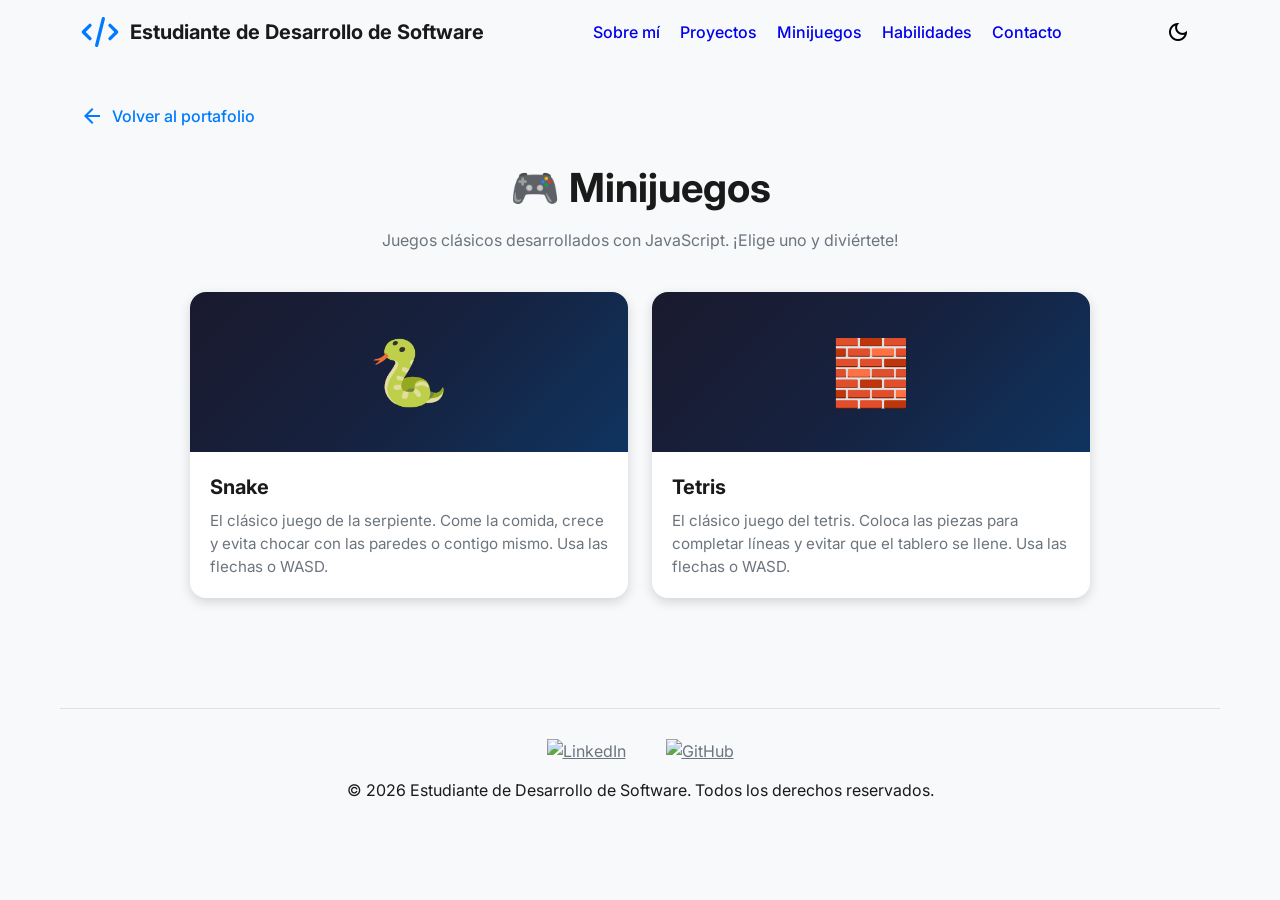
==== minijuegos/menu.html @ a0b41562 "feat: implementar minijuegos (Snake y Tetris)" ====
<!DOCTYPE html>
<html lang="es">
<head>
    <meta charset="UTF-8">
    <meta name="viewport" content="width=device-width, initial-scale=1.0">
    <title>Minijuegos | Portafolio</title>
    <link rel="stylesheet" href="../style.css"/>
    <link href="https://fonts.googleapis.com/css2?family=Inter:wght@400;500;700;900&display=swap" rel="stylesheet"/>
    <link href="https://fonts.googleapis.com/css2?family=Material+Symbols+Outlined" rel="stylesheet"/>
    <style>
        .minijuegos-page {
            padding: 40px 20px 60px;
        }
        .minijuegos-page .section-header {
            text-align: center;
            margin-bottom: 40px;
        }
        .minijuegos-page .section-header h1 {
            font-size: 2.5rem;
            margin-bottom: 10px;
        }
        .games-grid {
            display: grid;
            grid-template-columns: repeat(auto-fit, minmax(280px, 1fr));
            gap: 24px;
            max-width: 900px;
            margin: 0 auto;
        }
        .game-card {
            background-color: white;
            border-radius: 16px;
            overflow: hidden;
            box-shadow: 0 4px 12px rgba(0,0,0,0.15);
            transition: transform 0.3s, box-shadow 0.3s;
            text-decoration: none;
            color: inherit;
            display: block;
        }
        body.dark .game-card {
            background-color: #1e293b;
        }
        .game-card:hover {
            transform: translateY(-8px);
            box-shadow: 0 12px 28px rgba(0,0,0,0.25);
        }
        .game-card-thumb {
            width: 100%;
            height: 160px;
            background: linear-gradient(135deg, #1a1a2e 0%, #16213e 50%, #0f3460 100%);
            display: flex;
            align-items: center;
            justify-content: center;
            font-size: 4rem;
        }
        .game-card-body {
            padding: 20px;
        }
        .game-card-body h3 {
            font-size: 1.25rem;
            margin-bottom: 8px;
        }
        .game-card-body p {
            color: #6c757d;
            font-size: 0.95rem;
        }
        body.dark .game-card-body p {
            color: #adb5bd;
        }
        .back-link {
            display: inline-flex;
            align-items: center;
            gap: 8px;
            margin-bottom: 30px;
            color: #007bff;
            text-decoration: none;
            font-weight: 500;
        }
        body.dark .back-link {
            color: #66b2ff;
        }
        .back-link:hover {
            text-decoration: underline;
        }
    </style>
</head>
<body class="light">
    <div class="container">
        <header>
            <div class="header-inner">
                <a href="index.html" class="logo" style="text-decoration: none; color: inherit;">
                    <svg fill="none" stroke="currentColor" viewBox="0 0 24 24">
                        <path d="M10 20l4-16m4 4l4 4-4 4M6 16l-4-4 4-4" stroke-linecap="round" stroke-linejoin="round" stroke-width="2"></path>
                    </svg>
                    <h2>Estudiante de Desarrollo de Software</h2>
                </a>
                <nav class="nav-desktop">
                    <a href="index.html#sobre-mi">Sobre mí</a>
                    <a href="index.html#proyectos">Proyectos</a>
                    <a href="menu.html">Minijuegos</a>
                    <a href="index.html#tecnologias">Habilidades</a>
                    <a href="index.html#contacto">Contacto</a>
                </nav>
                <div class="header-buttons">
                    <button id="theme-toggle">
                        <span class="material-symbols-outlined" id="theme-icon">dark_mode</span>
                    </button>
                    <button id="menu-btn" class="menu-btn-mobile">
                        <span class="material-symbols-outlined">menu</span>
                    </button>
                </div>
            </div>
            <div id="mobile-menu" class="mobile-menu">
                <nav>
                    <a href="index.html#sobre-mi">Sobre mí</a>
                    <a href="index.html#proyectos">Proyectos</a>
                    <a href="minijuegos.html">Minijuegos</a>
                    <a href="index.html#tecnologias">Habilidades</a>
                    <a href="index.html#contacto">Contacto</a>
                </nav>
            </div>
        </header>

        <main class="minijuegos-page">
            <a href="../index.html" class="back-link">
                <span class="material-symbols-outlined">arrow_back</span>
                Volver al portafolio
            </a>

            <div class="section-header">
                <h1>🎮 Minijuegos</h1>
                <p>Juegos clásicos desarrollados con JavaScript. ¡Elige uno y diviértete!</p>
            </div>

            <div class="games-grid">
                <a href="Snake/index.html" class="game-card" target="_blank">
                    <div class="game-card-thumb">🐍</div>
                    <div class="game-card-body">
                        <h3>Snake</h3>
                        <p>El clásico juego de la serpiente. Come la comida, crece y evita chocar con las paredes o contigo mismo. Usa las flechas o WASD.</p>
                    </div>
                </a>
                <!-- Espacio para más juegos -->
                 <a href="Tetris/index.html" class="game-card" target="_blank">
                    <div class="game-card-thumb">🧱</div>
                    <div class="game-card-body">
                        <h3>Tetris</h3>
                        <p>El clásico juego del tetris. Coloca las piezas para completar líneas y evitar que el tablero se llene. Usa las flechas o WASD.</p>
                    </div>
                </a>
            </div>
        </main>

        <footer id="contacto">
            <div class="footer-inner">
                <div class="social-links">
                    <a href="https://www.linkedin.com/in/brandon-salinas-dev" target="_blank" aria-label="LinkedIn">
                        <img src="https://cdn.jsdelivr.net/gh/devicons/devicon@latest/icons/linkedin/linkedin-original.svg" alt="LinkedIn" />
                    </a>
                    <a href="https://github.com/Bran-Forge-Dev" target="_blank" aria-label="GitHub">
                        <img src="https://cdn.jsdelivr.net/gh/devicons/devicon@latest/icons/github/github-original.svg" alt="GitHub" />
                    </a>
                </div>
                <p>© 2026 Estudiante de Desarrollo de Software. Todos los derechos reservados.</p>
            </div>
        </footer>
    </div>

    <script src="../script.js"></script>
</body>
</html>
---- style.css ----
/* RESET Y BASES */
* {
    box-sizing: border-box;
    margin: 0;
    padding: 0;
}
body {
    font-family: 'Inter', sans-serif;
    line-height: 1.5;
    background-color: #f8f9fa;
    color: #1a1a1a;
    transition: background-color 0.4s ease, color 0.4s ease;
}
body.dark {
    background-color: #0f172a;
    color: #f8f9fa;
}
.container {
    max-width: 1200px;
    margin: 0 auto;
    padding: 0 20px;
}

/* HEADER */
header {
    position: sticky;
    top: 0;
    background-color: rgba(248,249,250,0.95);
    backdrop-filter: blur(10px);
    -webkit-backdrop-filter: blur(10px);
    z-index: 100;
    transition: background-color 0.4s ease;
}
body.dark header {
    background-color: rgba(15,23,42,0.95);
}
.header-inner {
    display: flex;
    justify-content: space-between;
    align-items: center;
    padding: 10px 20px;
}
.logo {
    display: flex;
    align-items: center;
    gap: 10px;
}
.logo svg { width: 40px; height: 40px; stroke: #007bff; }
.logo h2 { font-weight: 700; font-size: 1.25rem; }

/* NAV */
.nav-desktop a {
    margin-left: 20px;
    text-decoration: none;
    font-weight: 500;
    transition: color 0.3s;
}
.nav-desktop a:hover {
    color: #007bff;
}
.header-buttons {
    display: flex;
    align-items: center;
    gap: 4px;
}
.header-buttons button {
    background: none;
    border: none;
    cursor: pointer;
    font-size: 24px;
    margin-left: 6px;
}

/* Theme toggle - botón mejorado */
#theme-toggle {
    width: 44px;
    height: 44px;
    border-radius: 12px;
    display: flex;
    align-items: center;
    justify-content: center;
    transition: background-color 0.3s ease, transform 0.2s ease;
}
#theme-toggle:hover {
    background-color: rgba(0, 123, 255, 0.15);
}
body.dark #theme-toggle:hover {
    background-color: rgba(102, 178, 255, 0.15);
}
#theme-toggle:active {
    transform: scale(0.95);
}
#theme-toggle .material-symbols-outlined {
    font-size: 24px;
    transition: transform 0.4s ease;
}
#theme-toggle:hover .material-symbols-outlined {
    transform: rotate(20deg);
}

/* MOBILE MENU - lista desplegable */
.mobile-menu {
    display: flex;
    flex-direction: column;
    position: absolute;
    top: 100%;
    left: 0;
    right: 0;
    background-color: #fff;
    padding: 0;
    box-shadow: 0 8px 24px rgba(0, 0, 0, 0.12);
    border-radius: 0 0 12px 12px;
    overflow: hidden;
    max-height: 0;
    opacity: 0;
    visibility: hidden;
    pointer-events: none;
    transition: max-height 0.35s ease, opacity 0.3s ease, visibility 0.3s ease, box-shadow 0.3s ease;
}
body.dark .mobile-menu {
    background-color: #1e293b;
    box-shadow: 0 8px 24px rgba(0, 0, 0, 0.4);
}
.mobile-menu.show {
    max-height: 320px;
    opacity: 1;
    visibility: visible;
    pointer-events: auto;
}
.mobile-menu nav {
    display: flex;
    flex-direction: column;
    padding: 8px 0;
}
.mobile-menu nav a {
    display: block;
    text-decoration: none;
    padding: 14px 24px;
    font-weight: 500;
    font-size: 1rem;
    transition: background-color 0.2s ease, color 0.2s ease;
    border-bottom: 1px solid rgba(0, 0, 0, 0.06);
}
body.dark .mobile-menu nav a {
    border-bottom-color: rgba(255, 255, 255, 0.08);
}
.mobile-menu nav a:last-child {
    border-bottom: none;
}
.mobile-menu nav a:hover {
    background-color: rgba(0, 123, 255, 0.08);
    color: #007bff;
}
body.dark .mobile-menu nav a:hover {
    background-color: rgba(102, 178, 255, 0.12);
    color: #99ccff;
}

/* SECCIONES */
.sobre-mi {
    display: flex;
    flex-wrap: wrap;
    gap: 20px;
    padding: 40px 0;
}
.sobre-mi .foto img {
    border-radius: 50%;
    width: 200px;
    height: 200px;
    object-fit: cover;
    box-shadow: 0 4px 12px rgba(0,0,0,0.2);
}
.sobre-mi .texto h2 { font-size: 2rem; font-weight: 700; margin-bottom: 15px; }
.sobre-mi .texto p { max-width: 600px; }

/* PROYECTOS */
.project-grid {
    display: grid;
    grid-template-columns: repeat(auto-fit,minmax(280px,1fr));
    gap: 20px;
    margin-top: 20px;
}
.project-card {
    display: flex;
    flex-direction: column;
    background-color: white;
    border-radius: 15px;
    overflow: hidden;
    box-shadow: 0 2px 8px rgba(0,0,0,0.15);
    transition: transform 0.3s, box-shadow 0.3s, background-color 0.4s ease;
}
body.dark .project-card { background-color: #1e293b; }
.project-card:hover { transform: translateY(-5px); box-shadow: 0 8px 20px rgba(0,0,0,0.3); }
.project-img { width: 100%; height: 0; padding-bottom: 56%; background-size: cover; background-position: center; }
.project-content { padding: 15px; display: flex; flex-direction: column; flex:1; }
.project-content h3 { font-size: 1.2rem; font-weight: 700; margin-bottom: 10px; }
.project-content p { flex:1; color: #6c757d; }
body.dark .project-content p { color: #adb5bd; }
.project-links { display: flex; gap: 10px; margin-top: 10px; }
.project-links a {
    flex:1;
    text-align:center;
    align-content: center;
    text-decoration:none;
    padding: 8px;
    border-radius: 8px;
    font-weight: 700;
    color: white;
    background-color: #007bff;
    transition: background-color 0.3s;
}
.project-links a:hover { background-color: #0056b3; }

/* SECCIÓN MINIJUEGOS */
.minijuegos-section {
    padding: 60px 0;
    text-align: center;
}
.minijuegos-section .section-header h1 {
    font-size: 2rem;
    font-weight: 700;
    margin-bottom: 10px;
}
.minijuegos-section .section-header p {
    color: #6c757d;
    margin-bottom: 25px;
}
body.dark .minijuegos-section .section-header p {
    color: #adb5bd;
}
.minijuegos-cta {
    display: inline-flex;
    align-items: center;
    gap: 10px;
    padding: 16px 32px;
    background: linear-gradient(135deg, #667eea 0%, #764ba2 100%);
    color: white;
    text-decoration: none;
    font-weight: 700;
    font-size: 1.1rem;
    border-radius: 12px;
    box-shadow: 0 4px 15px rgba(102, 126, 234, 0.4);
    transition: transform 0.3s, box-shadow 0.3s;
}
.minijuegos-cta:hover {
    transform: translateY(-3px);
    box-shadow: 0 8px 25px rgba(102, 126, 234, 0.5);
}
.minijuegos-cta .material-symbols-outlined {
    font-size: 28px;
}

/* FILTROS */
.filter-buttons { display: flex; flex-wrap: wrap; gap: 10px; margin-top: 15px; }
.filter-btn { padding: 8px 15px; border-radius: 9999px; border:none; cursor:pointer; background-color: #e2e8f0; color:#1a1a1a; font-weight: 500; transition: all 0.3s ease; }
body.dark .filter-btn { background-color:#1e293b; color:#f8f9fa; }
.filter-btn.active { background-color:#007bff; color:white; }

/* FOOTER */
footer { padding: 30px 0; text-align:center; border-top: 1px solid #dee2e6; margin-top:50px; }
body.dark footer { border-color:#334155; }
.footer-inner .social-links a { margin:0 10px; color:#6c757d; }
body.dark .footer-inner .social-links a { color:#adb5bd; }

/* OCULTAR MENU MOVIL POR DEFECTO */
.menu-btn-mobile {
    display: none;
}

/* NAV DESKTOP */
.nav-desktop { display: flex; }

/* SECTION HEADER */
.section-header {
    margin-bottom: 15px;
}
.section-header h1 {
    font-size: 2rem;
    font-weight: 700;
}
.section-header p {
    color: #6c757d;
}
body.dark .section-header p {
    color: #adb5bd;
}

/* MEDIA QUERIES */
@media (min-width: 769px) {
    .mobile-menu {
        display: none !important; /* ocultar en desktop */
    }
}
@media (max-width: 768px) {
    .nav-desktop { display: none; } /* ocultar nav en móviles */
    .menu-btn-mobile {
        display: flex;
        align-items: center;
        justify-content: center;
        width: 44px;
        height: 44px;
        border-radius: 12px;
        transition: background-color 0.2s ease, transform 0.2s ease;
    }
    .menu-btn-mobile:hover {
        background-color: rgba(0, 123, 255, 0.15);
    }
    body.dark .menu-btn-mobile:hover {
        background-color: rgba(102, 178, 255, 0.15);
    }
    .menu-btn-mobile .material-symbols-outlined {
        transition: transform 0.3s ease;
    }
    .menu-btn-mobile.menu-open .material-symbols-outlined {
        transform: rotate(90deg);
    }
    .sobre-mi { flex-direction: column; align-items: center; text-align: center; }
}

/* TECNOLOGÍAS */
.tecnologias {
    padding: 60px 0;
    text-align: center;
}
.tecnologias .section-header h1 {
    font-size: 2rem;
    font-weight: 700;
}
.tecnologias .section-header p {
    color: #6c757d;
    margin-bottom: 30px;
}
body.dark .tecnologias .section-header p {
    color: #adb5bd;
}

.tech-grid {
    display: grid;
    grid-template-columns: repeat(auto-fit, minmax(100px, 1fr));
    gap: 25px;
    justify-items: center;
}

.tech-card {
    background-color: white;
    border-radius: 15px;
    box-shadow: 0 2px 8px rgba(0,0,0,0.15);
    padding: 20px;
    width: 100px;
    height: 100px;
    display: flex;
    align-items: center;
    justify-content: center;
    transition: transform 0.3s, box-shadow 0.3s, background-color 0.4s ease;
}
.tech-card:hover {
    transform: translateY(-5px);
    box-shadow: 0 6px 16px rgba(0,0,0,0.25);
}
.tech-card img {
    width: 60px;
    height: 60px;
    object-fit: contain;
}
body.dark .tech-card {
    background-color: #1e293b;
    box-shadow: 0 2px 8px rgba(255,255,255,0.05);
}

/* RESPONSIVO */
@media (max-width: 768px) {
    .tech-grid {
        grid-template-columns: repeat(auto-fit, minmax(80px, 1fr));
        gap: 20px;
    }
    .tech-card {
        width: 80px;
        height: 80px;
        padding: 15px;
    }
    .tech-card img {
        width: 50px;
        height: 50px;
    }
}

/* ENLACES EN MODO OSCURO */
body.dark a {
    color: #66b2ff; /* azul más suave en oscuro */
}
body.dark a:hover {
    color: #99ccff; /* azul más brillante al pasar el mouse */
}

/* --- SOCIAL ICONS EN FOOTER --- */
.footer-inner {
    display: flex;
    flex-direction: column;
    align-items: center;
    gap: 15px;
}

.footer-inner .social-links {
    display: flex;
    gap: 20px;
}

.footer-inner .social-links a img {
    width: 32px;
    height: 32px;
    transition: transform 0.3s ease, filter 0.3s ease;
}

.footer-inner .social-links a:hover img {
    transform: scale(1.1);
    filter: brightness(1.3);
}

/* 🌙 Ajuste para modo oscuro */
body.dark .footer-inner .social-links a img {
    filter: invert(1) brightness(0.8);
}
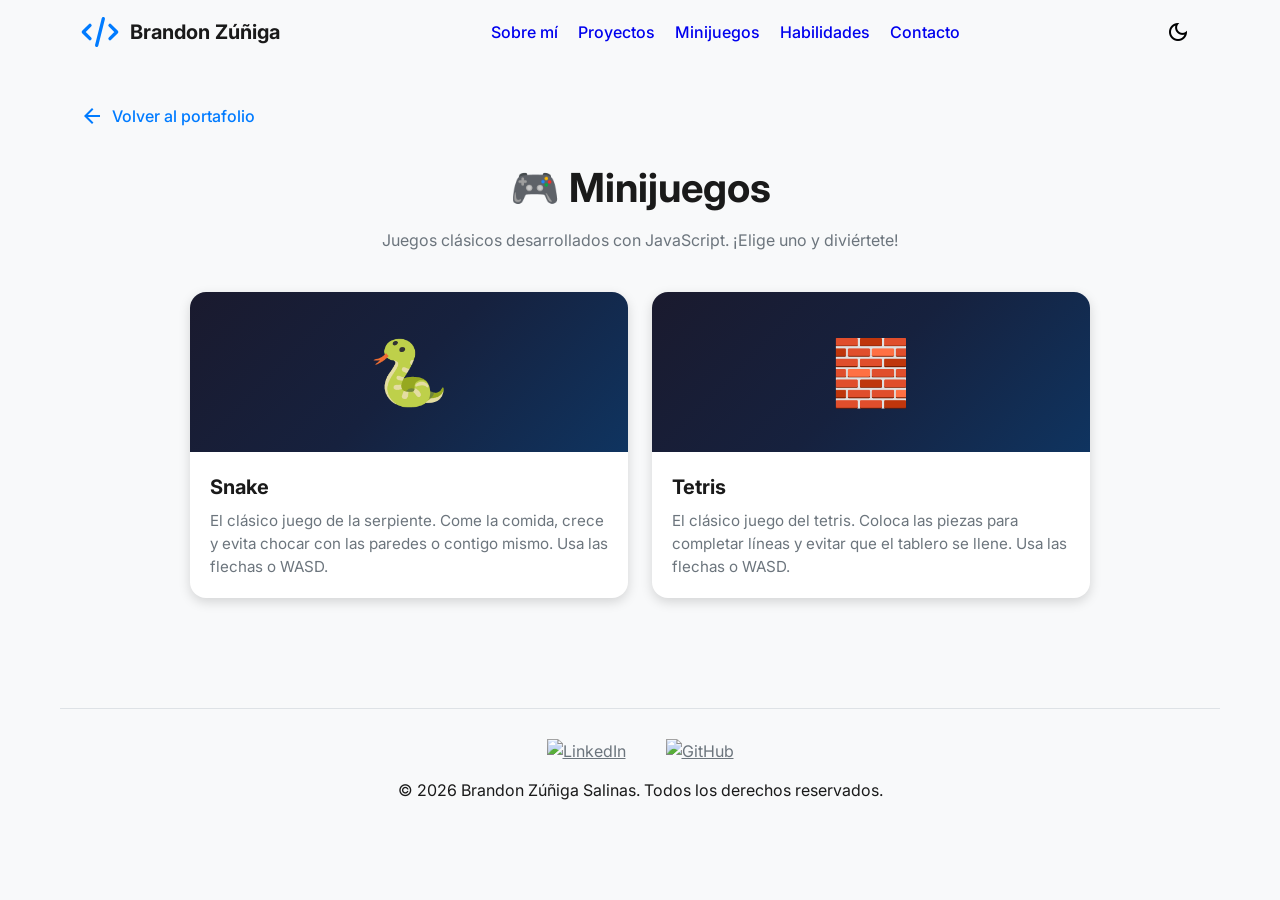
==== commit fead0be0: "feat: agregar hero con nombre, persistencia de tema y SEO basico - Hero con nombre completo, rol y C" ====
--- a/minijuegos/menu.html
+++ b/minijuegos/menu.html
@@ -3,7 +3,21 @@
 <head>
     <meta charset="UTF-8">
     <meta name="viewport" content="width=device-width, initial-scale=1.0">
-    <title>Minijuegos | Portafolio</title>
+    <title>Minijuegos | Brandon Zúñiga</title>
+    <meta name="description" content="Minijuegos clásicos desarrollados con JavaScript por Brandon Zúñiga: Snake y Tetris."/>
+    <meta name="theme-color" media="(prefers-color-scheme: light)" content="#f8f9fa"/>
+    <meta name="theme-color" media="(prefers-color-scheme: dark)" content="#0f172a"/>
+    <link rel="icon" type="image/svg+xml" href="../favicon.svg"/>
+    <link rel="preconnect" href="https://fonts.googleapis.com"/>
+    <link rel="preconnect" href="https://fonts.gstatic.com" crossorigin/>
+    <script>
+        (function () {
+            var t = localStorage.getItem('theme');
+            if (t === 'dark' || (!t && window.matchMedia('(prefers-color-scheme: dark)').matches)) {
+                document.documentElement.classList.add('dark');
+            }
+        })();
+    </script>
     <link rel="stylesheet" href="../style.css"/>
     <link href="https://fonts.googleapis.com/css2?family=Inter:wght@400;500;700;900&display=swap" rel="stylesheet"/>
     <link href="https://fonts.googleapis.com/css2?family=Material+Symbols+Outlined" rel="stylesheet"/>
@@ -36,7 +50,7 @@
             color: inherit;
             display: block;
         }
-        body.dark .game-card {
+        html.dark .game-card {
             background-color: #1e293b;
         }
         .game-card:hover {
@@ -63,7 +77,7 @@
             color: #6c757d;
             font-size: 0.95rem;
         }
-        body.dark .game-card-body p {
+        html.dark .game-card-body p {
             color: #adb5bd;
         }
         .back-link {
@@ -75,7 +89,7 @@
             text-decoration: none;
             font-weight: 500;
         }
-        body.dark .back-link {
+        html.dark .back-link {
             color: #66b2ff;
         }
         .back-link:hover {
@@ -87,18 +101,18 @@
     <div class="container">
         <header>
             <div class="header-inner">
-                <a href="index.html" class="logo" style="text-decoration: none; color: inherit;">
+                <a href="../index.html" class="logo" style="text-decoration: none; color: inherit;">
                     <svg fill="none" stroke="currentColor" viewBox="0 0 24 24">
                         <path d="M10 20l4-16m4 4l4 4-4 4M6 16l-4-4 4-4" stroke-linecap="round" stroke-linejoin="round" stroke-width="2"></path>
                     </svg>
-                    <h2>Estudiante de Desarrollo de Software</h2>
+                    <h2>Brandon Zúñiga</h2>
                 </a>
                 <nav class="nav-desktop">
-                    <a href="index.html#sobre-mi">Sobre mí</a>
-                    <a href="index.html#proyectos">Proyectos</a>
+                    <a href="../index.html#sobre-mi">Sobre mí</a>
+                    <a href="../index.html#proyectos">Proyectos</a>
                     <a href="menu.html">Minijuegos</a>
-                    <a href="index.html#tecnologias">Habilidades</a>
-                    <a href="index.html#contacto">Contacto</a>
+                    <a href="../index.html#tecnologias">Habilidades</a>
+                    <a href="../index.html#contacto">Contacto</a>
                 </nav>
                 <div class="header-buttons">
                     <button id="theme-toggle">
@@ -111,11 +125,11 @@
             </div>
             <div id="mobile-menu" class="mobile-menu">
                 <nav>
-                    <a href="index.html#sobre-mi">Sobre mí</a>
-                    <a href="index.html#proyectos">Proyectos</a>
-                    <a href="minijuegos.html">Minijuegos</a>
-                    <a href="index.html#tecnologias">Habilidades</a>
-                    <a href="index.html#contacto">Contacto</a>
+                    <a href="../index.html#sobre-mi">Sobre mí</a>
+                    <a href="../index.html#proyectos">Proyectos</a>
+                    <a href="menu.html">Minijuegos</a>
+                    <a href="../index.html#tecnologias">Habilidades</a>
+                    <a href="../index.html#contacto">Contacto</a>
                 </nav>
             </div>
         </header>
@@ -139,7 +153,6 @@
                         <p>El clásico juego de la serpiente. Come la comida, crece y evita chocar con las paredes o contigo mismo. Usa las flechas o WASD.</p>
                     </div>
                 </a>
-                <!-- Espacio para más juegos -->
                  <a href="Tetris/index.html" class="game-card" target="_blank">
                     <div class="game-card-thumb">🧱</div>
                     <div class="game-card-body">
@@ -160,11 +173,11 @@
                         <img src="https://cdn.jsdelivr.net/gh/devicons/devicon@latest/icons/github/github-original.svg" alt="GitHub" />
                     </a>
                 </div>
-                <p>© 2026 Estudiante de Desarrollo de Software. Todos los derechos reservados.</p>
+                <p>© 2026 Brandon Zúñiga Salinas. Todos los derechos reservados.</p>
             </div>
         </footer>
     </div>
 
     <script src="../script.js"></script>
 </body>
-</html>
+</html>
--- a/style.css
+++ b/style.css
@@ -11,7 +11,7 @@
     color: #1a1a1a;
     transition: background-color 0.4s ease, color 0.4s ease;
 }
-body.dark {
+html.dark body {
     background-color: #0f172a;
     color: #f8f9fa;
 }
@@ -31,7 +31,7 @@
     z-index: 100;
     transition: background-color 0.4s ease;
 }
-body.dark header {
+html.dark header {
     background-color: rgba(15,23,42,0.95);
 }
 .header-inner {
@@ -84,7 +84,7 @@
 #theme-toggle:hover {
     background-color: rgba(0, 123, 255, 0.15);
 }
-body.dark #theme-toggle:hover {
+html.dark #theme-toggle:hover {
     background-color: rgba(102, 178, 255, 0.15);
 }
 #theme-toggle:active {
@@ -117,7 +117,7 @@
     pointer-events: none;
     transition: max-height 0.35s ease, opacity 0.3s ease, visibility 0.3s ease, box-shadow 0.3s ease;
 }
-body.dark .mobile-menu {
+html.dark .mobile-menu {
     background-color: #1e293b;
     box-shadow: 0 8px 24px rgba(0, 0, 0, 0.4);
 }
@@ -141,7 +141,7 @@
     transition: background-color 0.2s ease, color 0.2s ease;
     border-bottom: 1px solid rgba(0, 0, 0, 0.06);
 }
-body.dark .mobile-menu nav a {
+html.dark .mobile-menu nav a {
     border-bottom-color: rgba(255, 255, 255, 0.08);
 }
 .mobile-menu nav a:last-child {
@@ -151,10 +151,86 @@
     background-color: rgba(0, 123, 255, 0.08);
     color: #007bff;
 }
-body.dark .mobile-menu nav a:hover {
+html.dark .mobile-menu nav a:hover {
     background-color: rgba(102, 178, 255, 0.12);
     color: #99ccff;
 }
+
+/* HERO */
+.hero {
+    padding: 90px 0 70px;
+    text-align: center;
+}
+.hero-greeting {
+    color: #007bff;
+    font-weight: 600;
+    font-size: 1.05rem;
+    letter-spacing: 2px;
+    text-transform: uppercase;
+    margin-bottom: 10px;
+}
+.hero-name {
+    font-size: clamp(2.3rem, 6vw, 3.8rem);
+    font-weight: 900;
+    line-height: 1.1;
+}
+.hero-name span { color: #007bff; }
+.hero-role {
+    font-size: clamp(1.2rem, 3vw, 1.7rem);
+    font-weight: 700;
+    color: #6c757d;
+    margin-top: 10px;
+}
+html.dark .hero-role { color: #adb5bd; }
+.hero-tagline {
+    max-width: 620px;
+    margin: 20px auto 0;
+    color: #6c757d;
+    font-size: 1.08rem;
+}
+html.dark .hero-tagline { color: #adb5bd; }
+.hero-cta {
+    display: flex;
+    gap: 14px;
+    justify-content: center;
+    flex-wrap: wrap;
+    margin-top: 34px;
+}
+.btn {
+    padding: 13px 30px;
+    border-radius: 10px;
+    font-weight: 700;
+    font-size: 1rem;
+    text-decoration: none;
+    transition: transform 0.2s ease, box-shadow 0.3s ease, background-color 0.3s ease, color 0.3s ease;
+}
+.btn:hover { transform: translateY(-2px); }
+.btn-primary {
+    background-color: #007bff;
+    color: #fff;
+    box-shadow: 0 4px 14px rgba(0, 123, 255, 0.35);
+}
+.btn-primary:hover { background-color: #0056b3; color: #fff; }
+.btn-outline {
+    border: 2px solid #007bff;
+    color: #007bff;
+}
+.btn-outline:hover { background-color: rgba(0, 123, 255, 0.1); }
+.btn-ghost { color: #6c757d; }
+.btn-ghost:hover { color: #007bff; }
+html.dark .btn-outline { color: #66b2ff; border-color: #66b2ff; }
+html.dark .btn-ghost { color: #adb5bd; }
+html.dark .btn-ghost:hover { color: #99ccff; }
+
+/* En modo oscuro los enlaces se pintan de azul claro; mantener blanco en botones sólidos */
+html.dark .btn-primary,
+html.dark .project-links a,
+html.dark .minijuegos-cta {
+    color: #fff;
+}
+
+/* Offset para anchors bajo el header sticky */
+section[id], footer[id] { scroll-margin-top: 90px; }
 
 /* SECCIONES */
 .sobre-mi {
@@ -189,13 +265,13 @@
     box-shadow: 0 2px 8px rgba(0,0,0,0.15);
     transition: transform 0.3s, box-shadow 0.3s, background-color 0.4s ease;
 }
-body.dark .project-card { background-color: #1e293b; }
+html.dark .project-card { background-color: #1e293b; }
 .project-card:hover { transform: translateY(-5px); box-shadow: 0 8px 20px rgba(0,0,0,0.3); }
 .project-img { width: 100%; height: 0; padding-bottom: 56%; background-size: cover; background-position: center; }
 .project-content { padding: 15px; display: flex; flex-direction: column; flex:1; }
 .project-content h3 { font-size: 1.2rem; font-weight: 700; margin-bottom: 10px; }
 .project-content p { flex:1; color: #6c757d; }
-body.dark .project-content p { color: #adb5bd; }
+html.dark .project-content p { color: #adb5bd; }
 .project-links { display: flex; gap: 10px; margin-top: 10px; }
 .project-links a {
     flex:1;
@@ -211,6 +287,19 @@
 }
 .project-links a:hover { background-color: #0056b3; }
 
+/* Badge para proyectos sin demo/código aún */
+.project-badge {
+    display: block;
+    margin-top: 10px;
+    padding: 8px;
+    text-align: center;
+    border-radius: 8px;
+    font-weight: 700;
+    border: 2px dashed #adb5bd;
+    color: #6c757d;
+}
+html.dark .project-badge { border-color: #475569; color: #94a3b8; }
+
 /* SECCIÓN MINIJUEGOS */
 .minijuegos-section {
     padding: 60px 0;
@@ -225,7 +314,7 @@
     color: #6c757d;
     margin-bottom: 25px;
 }
-body.dark .minijuegos-section .section-header p {
+html.dark .minijuegos-section .section-header p {
     color: #adb5bd;
 }
 .minijuegos-cta {
@@ -253,14 +342,14 @@
 /* FILTROS */
 .filter-buttons { display: flex; flex-wrap: wrap; gap: 10px; margin-top: 15px; }
 .filter-btn { padding: 8px 15px; border-radius: 9999px; border:none; cursor:pointer; background-color: #e2e8f0; color:#1a1a1a; font-weight: 500; transition: all 0.3s ease; }
-body.dark .filter-btn { background-color:#1e293b; color:#f8f9fa; }
+html.dark .filter-btn { background-color:#1e293b; color:#f8f9fa; }
 .filter-btn.active { background-color:#007bff; color:white; }
 
 /* FOOTER */
 footer { padding: 30px 0; text-align:center; border-top: 1px solid #dee2e6; margin-top:50px; }
-body.dark footer { border-color:#334155; }
+html.dark footer { border-color:#334155; }
 .footer-inner .social-links a { margin:0 10px; color:#6c757d; }
-body.dark .footer-inner .social-links a { color:#adb5bd; }
+html.dark .footer-inner .social-links a { color:#adb5bd; }
 
 /* OCULTAR MENU MOVIL POR DEFECTO */
 .menu-btn-mobile {
@@ -281,7 +370,7 @@
 .section-header p {
     color: #6c757d;
 }
-body.dark .section-header p {
+html.dark .section-header p {
     color: #adb5bd;
 }
 
@@ -305,7 +394,7 @@
     .menu-btn-mobile:hover {
         background-color: rgba(0, 123, 255, 0.15);
     }
-    body.dark .menu-btn-mobile:hover {
+    html.dark .menu-btn-mobile:hover {
         background-color: rgba(102, 178, 255, 0.15);
     }
     .menu-btn-mobile .material-symbols-outlined {
@@ -330,7 +419,7 @@
     color: #6c757d;
     margin-bottom: 30px;
 }
-body.dark .tecnologias .section-header p {
+html.dark .tecnologias .section-header p {
     color: #adb5bd;
 }
 
@@ -362,7 +451,7 @@
     height: 60px;
     object-fit: contain;
 }
-body.dark .tech-card {
+html.dark .tech-card {
     background-color: #1e293b;
     box-shadow: 0 2px 8px rgba(255,255,255,0.05);
 }
@@ -385,10 +474,10 @@
 }
 
 /* ENLACES EN MODO OSCURO */
-body.dark a {
+html.dark a {
     color: #66b2ff; /* azul más suave en oscuro */
 }
-body.dark a:hover {
+html.dark a:hover {
     color: #99ccff; /* azul más brillante al pasar el mouse */
 }
 
@@ -417,6 +506,6 @@
 }
 
 /* 🌙 Ajuste para modo oscuro */
-body.dark .footer-inner .social-links a img {
+html.dark .footer-inner .social-links a img {
     filter: invert(1) brightness(0.8);
 }
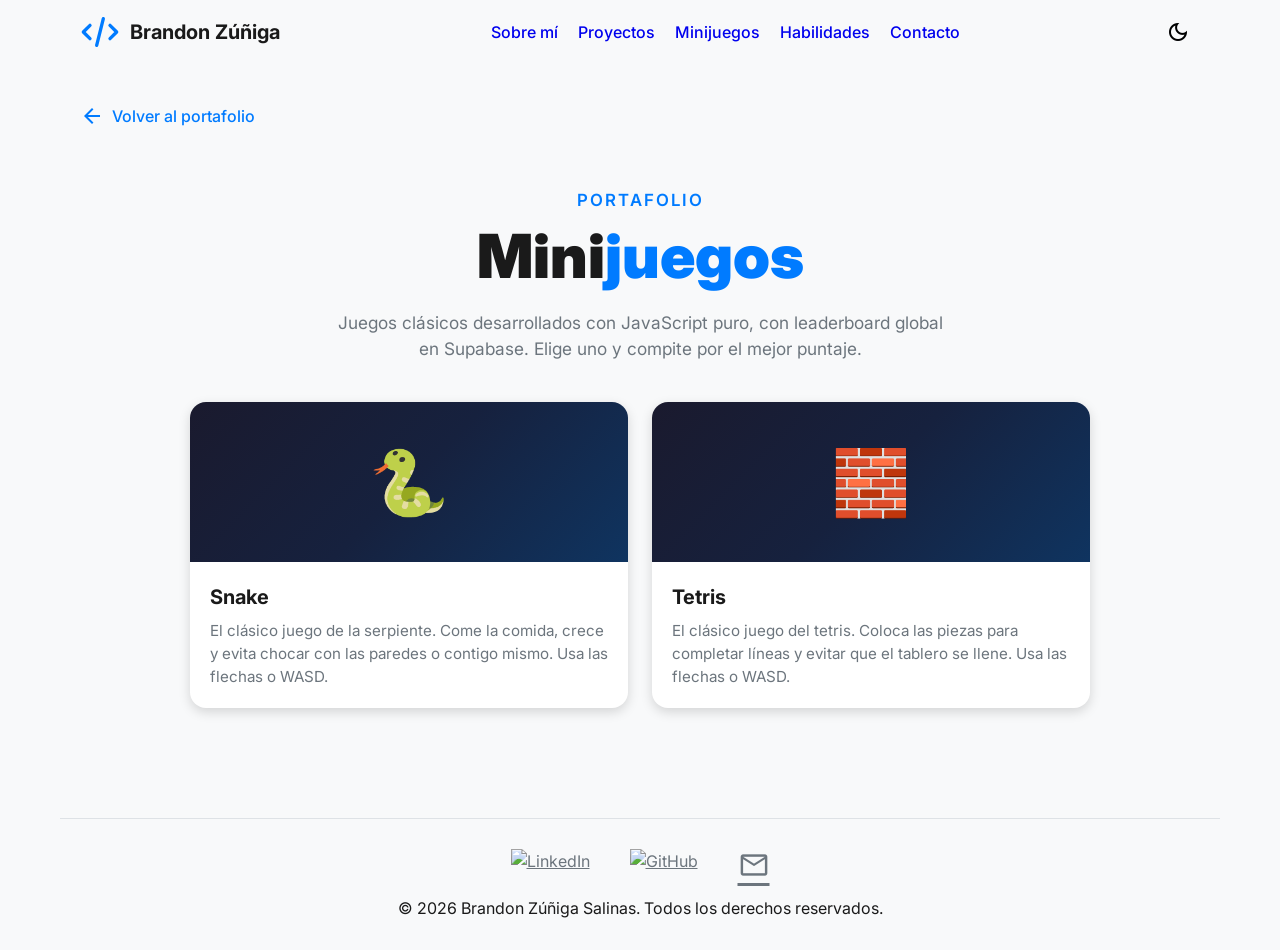
==== commit 0bb1507b: "feat: agregar email de contacto y reagrupar tecnologias por nivel - Email en footer junto a LinkedIn" ====
--- a/minijuegos/menu.html
+++ b/minijuegos/menu.html
@@ -140,10 +140,11 @@
                 Volver al portafolio
             </a>
 
-            <div class="section-header">
-                <h1>🎮 Minijuegos</h1>
-                <p>Juegos clásicos desarrollados con JavaScript. ¡Elige uno y diviértete!</p>
-            </div>
+            <section class="hero hero-compact">
+                <p class="hero-greeting">Portafolio</p>
+                <h1 class="hero-name">Mini<span>juegos</span></h1>
+                <p class="hero-tagline">Juegos clásicos desarrollados con JavaScript puro, con leaderboard global en Supabase. Elige uno y compite por el mejor puntaje.</p>
+            </section>
 
             <div class="games-grid">
                 <a href="Snake/index.html" class="game-card" target="_blank">
@@ -172,6 +173,9 @@
                     <a href="https://github.com/Bran-Forge-Dev" target="_blank" aria-label="GitHub">
                         <img src="https://cdn.jsdelivr.net/gh/devicons/devicon@latest/icons/github/github-original.svg" alt="GitHub" />
                     </a>
+                    <a href="mailto:mizaelsalinas@outlook.com" aria-label="Email">
+                        <span class="material-symbols-outlined">mail</span>
+                    </a>
                 </div>
                 <p>© 2026 Brandon Zúñiga Salinas. Todos los derechos reservados.</p>
             </div>
--- a/style.css
+++ b/style.css
@@ -189,6 +189,10 @@
     font-size: 1.08rem;
 }
 html.dark .hero-tagline { color: #adb5bd; }
+.hero-compact {
+    padding: 30px 0 40px;
+}
+
 .hero-cta {
     display: flex;
     gap: 14px;
@@ -423,6 +427,18 @@
     color: #adb5bd;
 }
 
+.tech-group-title {
+    font-size: 0.95rem;
+    font-weight: 700;
+    text-transform: uppercase;
+    letter-spacing: 1.5px;
+    color: #6c757d;
+    margin: 35px 0 20px;
+}
+html.dark .tech-group-title {
+    color: #adb5bd;
+}
+
 .tech-grid {
     display: grid;
     grid-template-columns: repeat(auto-fit, minmax(100px, 1fr));
@@ -434,12 +450,14 @@
     background-color: white;
     border-radius: 15px;
     box-shadow: 0 2px 8px rgba(0,0,0,0.15);
-    padding: 20px;
+    padding: 14px 10px;
     width: 100px;
-    height: 100px;
-    display: flex;
+    min-height: 110px;
+    display: flex;
+    flex-direction: column;
     align-items: center;
     justify-content: center;
+    gap: 8px;
     transition: transform 0.3s, box-shadow 0.3s, background-color 0.4s ease;
 }
 .tech-card:hover {
@@ -447,9 +465,21 @@
     box-shadow: 0 6px 16px rgba(0,0,0,0.25);
 }
 .tech-card img {
-    width: 60px;
-    height: 60px;
+    width: 48px;
+    height: 48px;
     object-fit: contain;
+}
+.tech-name {
+    font-size: 0.72rem;
+    font-weight: 600;
+    color: #6c757d;
+}
+html.dark .tech-name {
+    color: #adb5bd;
+}
+/* El logo de Next.js es negro; invertirlo en modo oscuro */
+html.dark .tech-card img.invert-dark {
+    filter: invert(1);
 }
 html.dark .tech-card {
     background-color: #1e293b;
@@ -464,12 +494,15 @@
     }
     .tech-card {
         width: 80px;
-        height: 80px;
-        padding: 15px;
+        min-height: 90px;
+        padding: 10px 6px;
     }
     .tech-card img {
-        width: 50px;
-        height: 50px;
+        width: 40px;
+        height: 40px;
+    }
+    .tech-name {
+        font-size: 0.62rem;
     }
 }
 
@@ -500,7 +533,14 @@
     transition: transform 0.3s ease, filter 0.3s ease;
 }
 
-.footer-inner .social-links a:hover img {
+.footer-inner .social-links a .material-symbols-outlined {
+    font-size: 32px;
+    display: block;
+    transition: transform 0.3s ease, filter 0.3s ease;
+}
+
+.footer-inner .social-links a:hover img,
+.footer-inner .social-links a:hover .material-symbols-outlined {
     transform: scale(1.1);
     filter: brightness(1.3);
 }
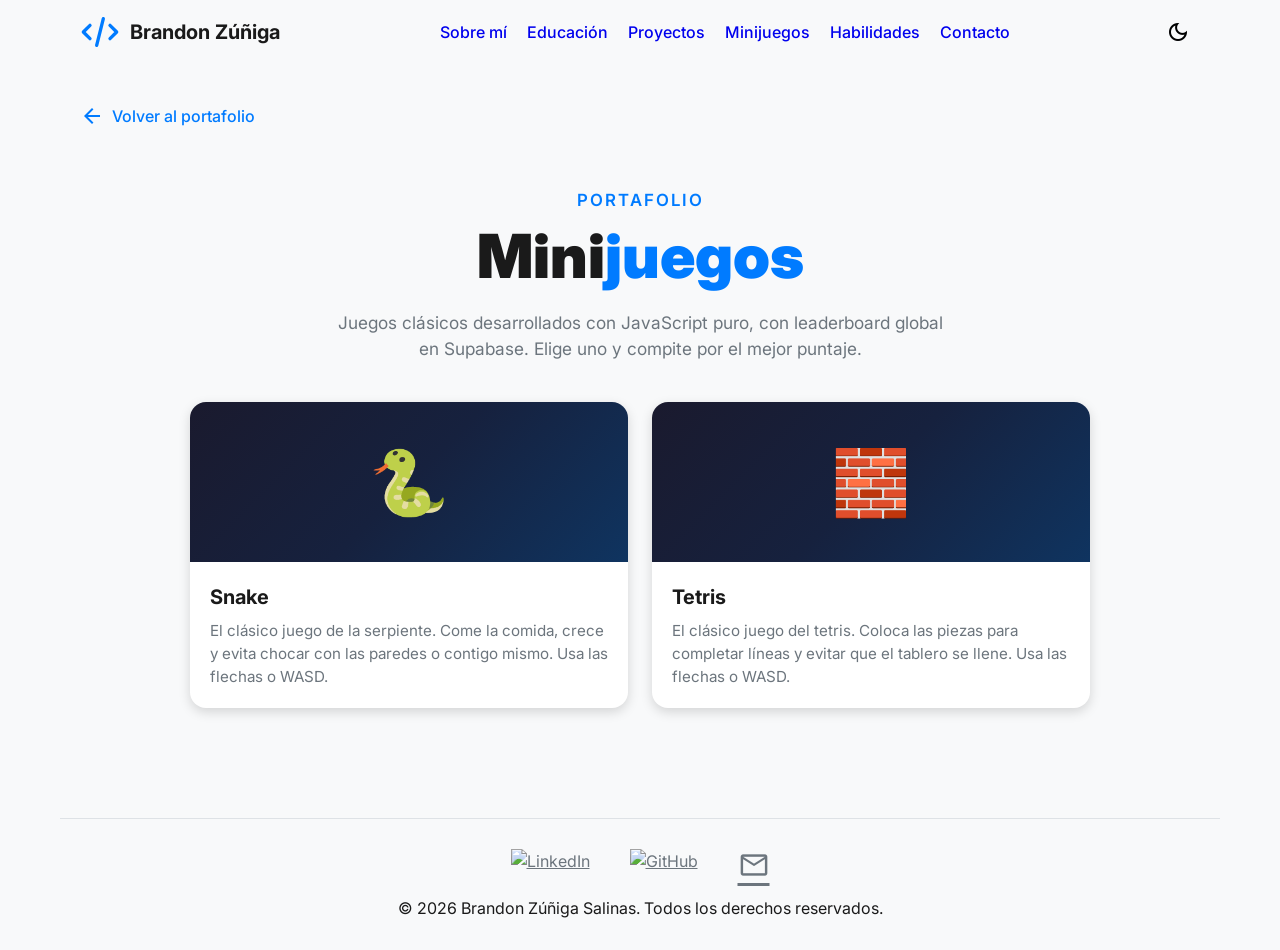
==== commit 1b53029b: "feat: agregar seccion de educacion y animaciones de scroll - Nueva seccion Educacion: Licenciatura e" ====
--- a/minijuegos/menu.html
+++ b/minijuegos/menu.html
@@ -109,6 +109,7 @@
                 </a>
                 <nav class="nav-desktop">
                     <a href="../index.html#sobre-mi">Sobre mí</a>
+                    <a href="../index.html#educacion">Educación</a>
                     <a href="../index.html#proyectos">Proyectos</a>
                     <a href="menu.html">Minijuegos</a>
                     <a href="../index.html#tecnologias">Habilidades</a>
@@ -126,6 +127,7 @@
             <div id="mobile-menu" class="mobile-menu">
                 <nav>
                     <a href="../index.html#sobre-mi">Sobre mí</a>
+                    <a href="../index.html#educacion">Educación</a>
                     <a href="../index.html#proyectos">Proyectos</a>
                     <a href="menu.html">Minijuegos</a>
                     <a href="../index.html#tecnologias">Habilidades</a>
--- a/style.css
+++ b/style.css
@@ -226,6 +226,31 @@
 html.dark .btn-ghost { color: #adb5bd; }
 html.dark .btn-ghost:hover { color: #99ccff; }
 
+/* ANIMACIONES */
+@keyframes heroIn {
+    from { opacity: 0; transform: translateY(20px); }
+    to { opacity: 1; transform: none; }
+}
+.hero > * { animation: heroIn 0.7s ease both; }
+.hero-name { animation-delay: 0.05s; }
+.hero-role { animation-delay: 0.12s; }
+.hero-tagline { animation-delay: 0.18s; }
+.hero-cta { animation-delay: 0.25s; }
+
+.reveal {
+    opacity: 0;
+    transform: translateY(24px);
+    transition: opacity 0.6s ease, transform 0.6s ease;
+}
+.reveal.visible {
+    opacity: 1;
+    transform: none;
+}
+@media (prefers-reduced-motion: reduce) {
+    .reveal { opacity: 1; transform: none; transition: none; }
+    .hero > * { animation: none; }
+}
+
 /* En modo oscuro los enlaces se pintan de azul claro; mantener blanco en botones sólidos */
 html.dark .btn-primary,
 html.dark .project-links a,
@@ -235,6 +260,49 @@
 
 /* Offset para anchors bajo el header sticky */
 section[id], footer[id] { scroll-margin-top: 90px; }
+
+/* EDUCACIÓN */
+.educacion {
+    padding: 40px 0;
+}
+.edu-card {
+    display: flex;
+    align-items: center;
+    gap: 20px;
+    flex-wrap: wrap;
+    max-width: 800px;
+    background-color: white;
+    border-radius: 15px;
+    padding: 25px 30px;
+    box-shadow: 0 2px 8px rgba(0,0,0,0.15);
+    transition: transform 0.3s, box-shadow 0.3s, background-color 0.4s ease;
+}
+.edu-card:hover {
+    transform: translateY(-3px);
+    box-shadow: 0 8px 20px rgba(0,0,0,0.25);
+}
+html.dark .edu-card { background-color: #1e293b; }
+.edu-icon {
+    font-size: 40px;
+    color: #007bff;
+    background-color: rgba(0, 123, 255, 0.1);
+    border-radius: 12px;
+    padding: 10px;
+}
+.edu-info { flex: 1; min-width: 200px; }
+.edu-info h3 { font-size: 1.15rem; font-weight: 700; }
+.edu-info p { color: #6c757d; margin-top: 4px; }
+html.dark .edu-info p { color: #adb5bd; }
+.edu-status {
+    padding: 8px 16px;
+    border-radius: 9999px;
+    background-color: rgba(0, 123, 255, 0.1);
+    color: #007bff;
+    font-weight: 600;
+    font-size: 0.85rem;
+    white-space: nowrap;
+}
+html.dark .edu-status { color: #66b2ff; }
 
 /* SECCIONES */
 .sobre-mi {
